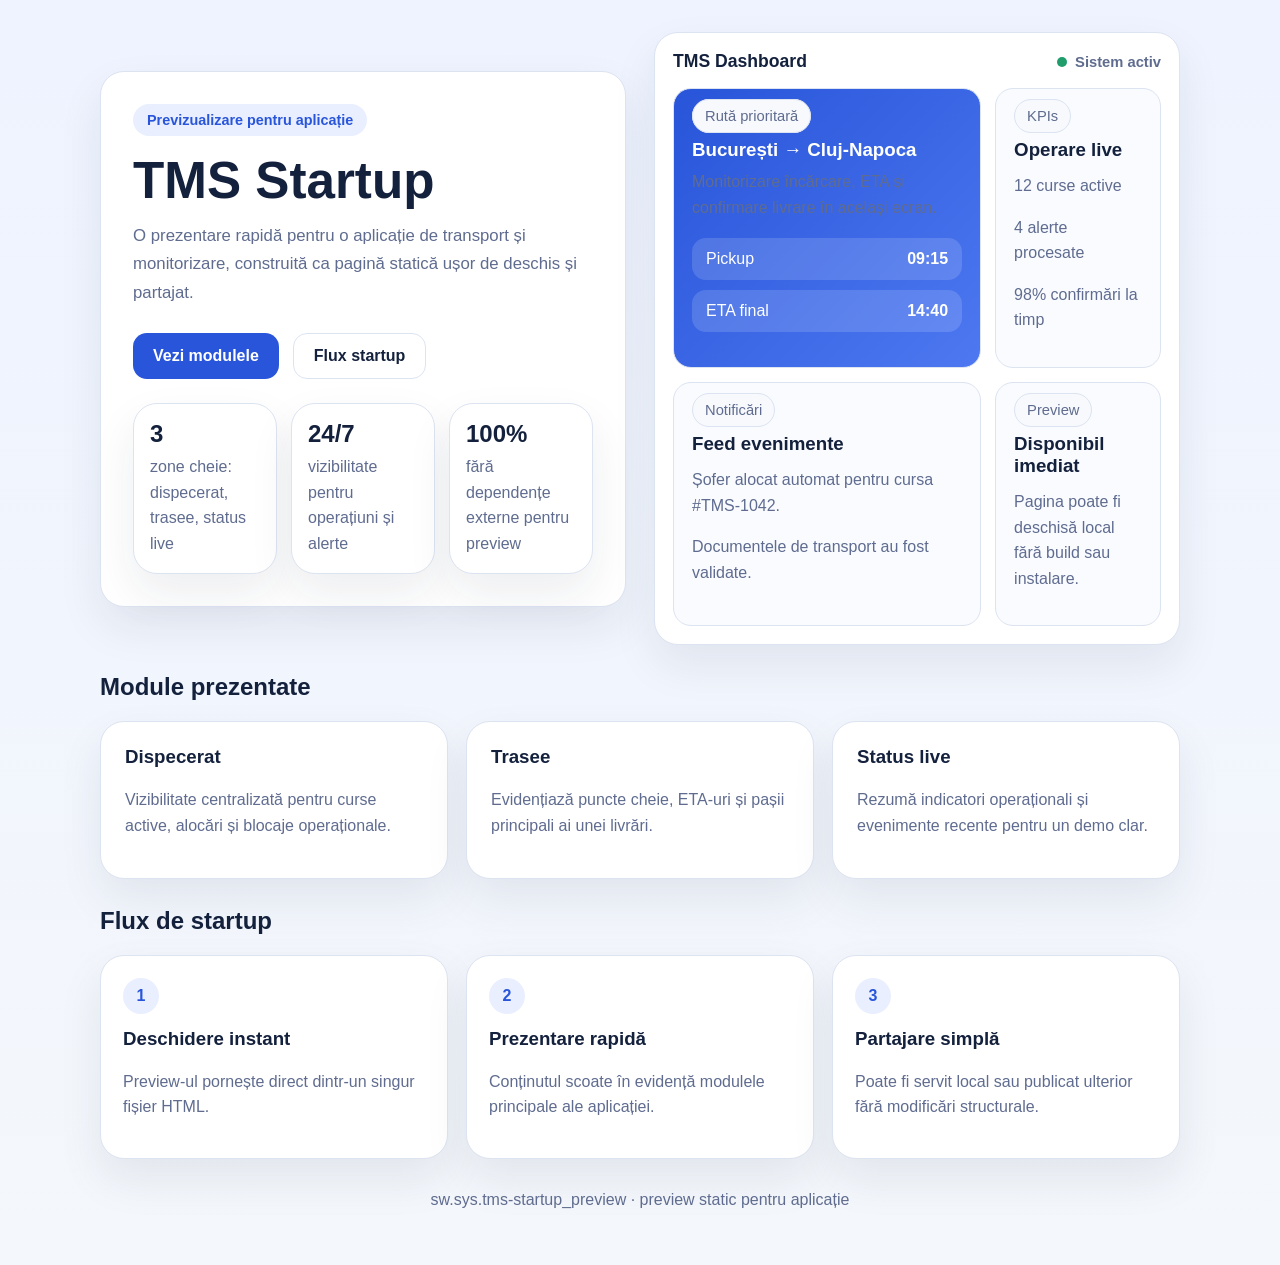
==== index.html @ 88742c6b "Link preview section to heading Co-authored-by: florinhnoname00 <29731908+florinhnoname00@users.nore" ====
<!DOCTYPE html>
<html lang="ro">
  <head>
    <meta charset="UTF-8" />
    <meta name="viewport" content="width=device-width, initial-scale=1.0" />
    <title>TMS Startup Preview</title>
    <style>
      :root {
        color-scheme: light;
        --bg: #f4f7fb;
        --panel: #ffffff;
        --primary: #2855d9;
        --primary-soft: #e9efff;
        --text: #14213d;
        --muted: #5f6c8f;
        --border: #dce3f1;
        --success: #1f9d6b;
        --shadow: 0 20px 45px rgba(20, 33, 61, 0.08);
      }

      * {
        box-sizing: border-box;
      }

      body {
        margin: 0;
        font-family: Arial, Helvetica, sans-serif;
        background: linear-gradient(180deg, #eef3ff 0%, var(--bg) 100%);
        color: var(--text);
      }

      .page {
        max-width: 1120px;
        margin: 0 auto;
        padding: 32px 20px 56px;
      }

      .hero {
        display: grid;
        grid-template-columns: repeat(auto-fit, minmax(280px, 1fr));
        gap: 28px;
        align-items: center;
      }

      .hero-copy,
      .preview-shell,
      .section-card,
      .metric,
      .flow-step {
        background: var(--panel);
        border: 1px solid var(--border);
        border-radius: 24px;
        box-shadow: var(--shadow);
      }

      .hero-copy {
        padding: 32px;
      }

      .eyebrow {
        display: inline-block;
        padding: 8px 14px;
        border-radius: 999px;
        background: var(--primary-soft);
        color: var(--primary);
        font-size: 0.9rem;
        font-weight: 700;
      }

      h1,
      h2,
      h3,
      p {
        margin-top: 0;
      }

      h1 {
        margin: 18px 0 14px;
        font-size: clamp(2rem, 4vw, 3.5rem);
        line-height: 1.05;
      }

      .lead {
        font-size: 1.05rem;
        line-height: 1.7;
        color: var(--muted);
      }

      .actions {
        display: flex;
        flex-wrap: wrap;
        gap: 14px;
        margin: 26px 0 24px;
      }

      .button {
        display: inline-flex;
        align-items: center;
        justify-content: center;
        padding: 13px 20px;
        border-radius: 14px;
        text-decoration: none;
        font-weight: 700;
      }

      .button:focus-visible {
        outline: 3px solid #9fb7ff;
        outline-offset: 3px;
        box-shadow: 0 0 0 6px rgba(40, 85, 217, 0.15);
      }

      .button-primary {
        background: var(--primary);
        color: #fff;
      }

      .button-secondary {
        border: 1px solid var(--border);
        color: var(--text);
        background: #fff;
      }

      .stats {
        display: grid;
        grid-template-columns: repeat(3, minmax(0, 1fr));
        gap: 14px;
      }

      .metric {
        padding: 16px;
      }

      .metric strong {
        display: block;
        font-size: 1.5rem;
        margin-bottom: 6px;
      }

      .preview-shell {
        padding: 18px;
      }

      .preview-topbar {
        display: flex;
        justify-content: space-between;
        align-items: center;
        margin-bottom: 16px;
      }

      .preview-topbar h2 {
        margin: 0;
        font-size: 1.1rem;
      }

      .preview-topbar span,
      .tag {
        color: var(--muted);
        font-size: 0.92rem;
      }

      .tag {
        padding: 8px 12px;
        border-radius: 999px;
        background: #f7f9fd;
        border: 1px solid var(--border);
      }

      .preview-dashboard {
        display: grid;
        gap: 14px;
      }

      .dashboard-row {
        display: grid;
        grid-template-columns: 1.3fr 0.7fr;
        gap: 14px;
      }

      .mini-panel {
        padding: 18px;
        border-radius: 18px;
        background: #f9fbff;
        border: 1px solid var(--border);
      }

      .mini-panel h3 {
        margin: 14px 0 12px;
      }

      .route-card {
        background: linear-gradient(135deg, #2855d9 0%, #4d78f1 100%);
        color: #fff;
      }

      .route-card h3 {
        margin: 14px 0 8px;
      }

      .route-card p {
        color: rgba(255, 255, 255, 0.86);
      }

      .route-points {
        display: grid;
        gap: 10px;
        margin-top: 18px;
      }

      .route-point {
        display: flex;
        justify-content: space-between;
        align-items: center;
        padding: 12px 14px;
        border-radius: 14px;
        background: rgba(255, 255, 255, 0.14);
      }

      .section {
        margin-top: 28px;
      }

      .section-grid {
        display: grid;
        grid-template-columns: repeat(auto-fit, minmax(220px, 1fr));
        gap: 18px;
      }

      .section-card {
        padding: 24px;
      }

      .section-card p,
      .flow-step p,
      .mini-panel p,
      .metric span {
        color: var(--muted);
        line-height: 1.6;
      }

      .flow {
        display: grid;
        grid-template-columns: repeat(auto-fit, minmax(220px, 1fr));
        gap: 18px;
      }

      .flow-step {
        padding: 22px;
      }

      .flow-number {
        display: inline-flex;
        width: 36px;
        height: 36px;
        align-items: center;
        justify-content: center;
        border-radius: 50%;
        margin-bottom: 14px;
        background: var(--primary-soft);
        color: var(--primary);
        font-weight: 700;
      }

      .status {
        display: inline-flex;
        align-items: center;
        gap: 8px;
        font-weight: 700;
        color: var(--success);
      }

      .status::before {
        content: "";
        width: 10px;
        height: 10px;
        border-radius: 50%;
        background: var(--success);
      }

      footer {
        margin-top: 32px;
        color: var(--muted);
        text-align: center;
      }

      @media (max-width: 720px) {
        .dashboard-row,
        .stats {
          grid-template-columns: 1fr;
        }
      }
    </style>
  </head>
  <body>
    <main class="page">
      <section class="hero">
        <div class="hero-copy">
          <span class="eyebrow">Previzualizare pentru aplicație</span>
          <h1>TMS Startup</h1>
          <p class="lead">
            O prezentare rapidă pentru o aplicație de transport și monitorizare,
            construită ca pagină statică ușor de deschis și partajat.
          </p>
          <div class="actions">
            <a class="button button-primary" href="#modules">Vezi modulele</a>
            <a class="button button-secondary" href="#flow">Flux startup</a>
          </div>
          <div class="stats">
            <div class="metric">
              <strong>3</strong>
              <span>zone cheie: dispecerat, trasee, status live</span>
            </div>
            <div class="metric">
              <strong>24/7</strong>
              <span>vizibilitate pentru operațiuni și alerte</span>
            </div>
            <div class="metric">
              <strong>100%</strong>
              <span>fără dependențe externe pentru preview</span>
            </div>
          </div>
        </div>

        <section class="preview-shell" aria-labelledby="preview-dashboard-title">
          <div class="preview-topbar">
            <h2 id="preview-dashboard-title">TMS Dashboard</h2>
            <span class="status">Sistem activ</span>
          </div>
          <div class="preview-dashboard">
            <div class="dashboard-row">
              <div class="mini-panel route-card">
                <span class="tag">Rută prioritară</span>
                <h3>București → Cluj-Napoca</h3>
                <p>
                  Monitorizare încărcare, ETA și confirmare livrare în același ecran.
                </p>
                <div class="route-points">
                  <div class="route-point">
                    <span>Pickup</span>
                    <strong>09:15</strong>
                  </div>
                  <div class="route-point">
                    <span>ETA final</span>
                    <strong>14:40</strong>
                  </div>
                </div>
              </div>
              <div class="mini-panel">
                <span class="tag">KPIs</span>
                <h3>Operare live</h3>
                <p>12 curse active</p>
                <p>4 alerte procesate</p>
                <p>98% confirmări la timp</p>
              </div>
            </div>
            <div class="dashboard-row">
              <div class="mini-panel">
                <span class="tag">Notificări</span>
                <h3>Feed evenimente</h3>
                <p>Șofer alocat automat pentru cursa #TMS-1042.</p>
                <p>Documentele de transport au fost validate.</p>
              </div>
              <div class="mini-panel">
                <span class="tag">Preview</span>
                <h3>Disponibil imediat</h3>
                <p>Pagina poate fi deschisă local fără build sau instalare.</p>
              </div>
            </div>
          </div>
        </section>
      </section>

      <section class="section" id="modules">
        <h2>Module prezentate</h2>
        <div class="section-grid">
          <article class="section-card">
            <h3>Dispecerat</h3>
            <p>
              Vizibilitate centralizată pentru curse active, alocări și blocaje operaționale.
            </p>
          </article>
          <article class="section-card">
            <h3>Trasee</h3>
            <p>
              Evidențiază puncte cheie, ETA-uri și pașii principali ai unei livrări.
            </p>
          </article>
          <article class="section-card">
            <h3>Status live</h3>
            <p>
              Rezumă indicatori operaționali și evenimente recente pentru un demo clar.
            </p>
          </article>
        </div>
      </section>

      <section class="section" id="flow">
        <h2>Flux de startup</h2>
        <div class="flow">
          <article class="flow-step">
            <span class="flow-number">1</span>
            <h3>Deschidere instant</h3>
            <p>Preview-ul pornește direct dintr-un singur fișier HTML.</p>
          </article>
          <article class="flow-step">
            <span class="flow-number">2</span>
            <h3>Prezentare rapidă</h3>
            <p>Conținutul scoate în evidență modulele principale ale aplicației.</p>
          </article>
          <article class="flow-step">
            <span class="flow-number">3</span>
            <h3>Partajare simplă</h3>
            <p>Poate fi servit local sau publicat ulterior fără modificări structurale.</p>
          </article>
        </div>
      </section>

      <footer>sw.sys.tms-startup_preview · preview static pentru aplicație</footer>
    </main>
  </body>
</html>
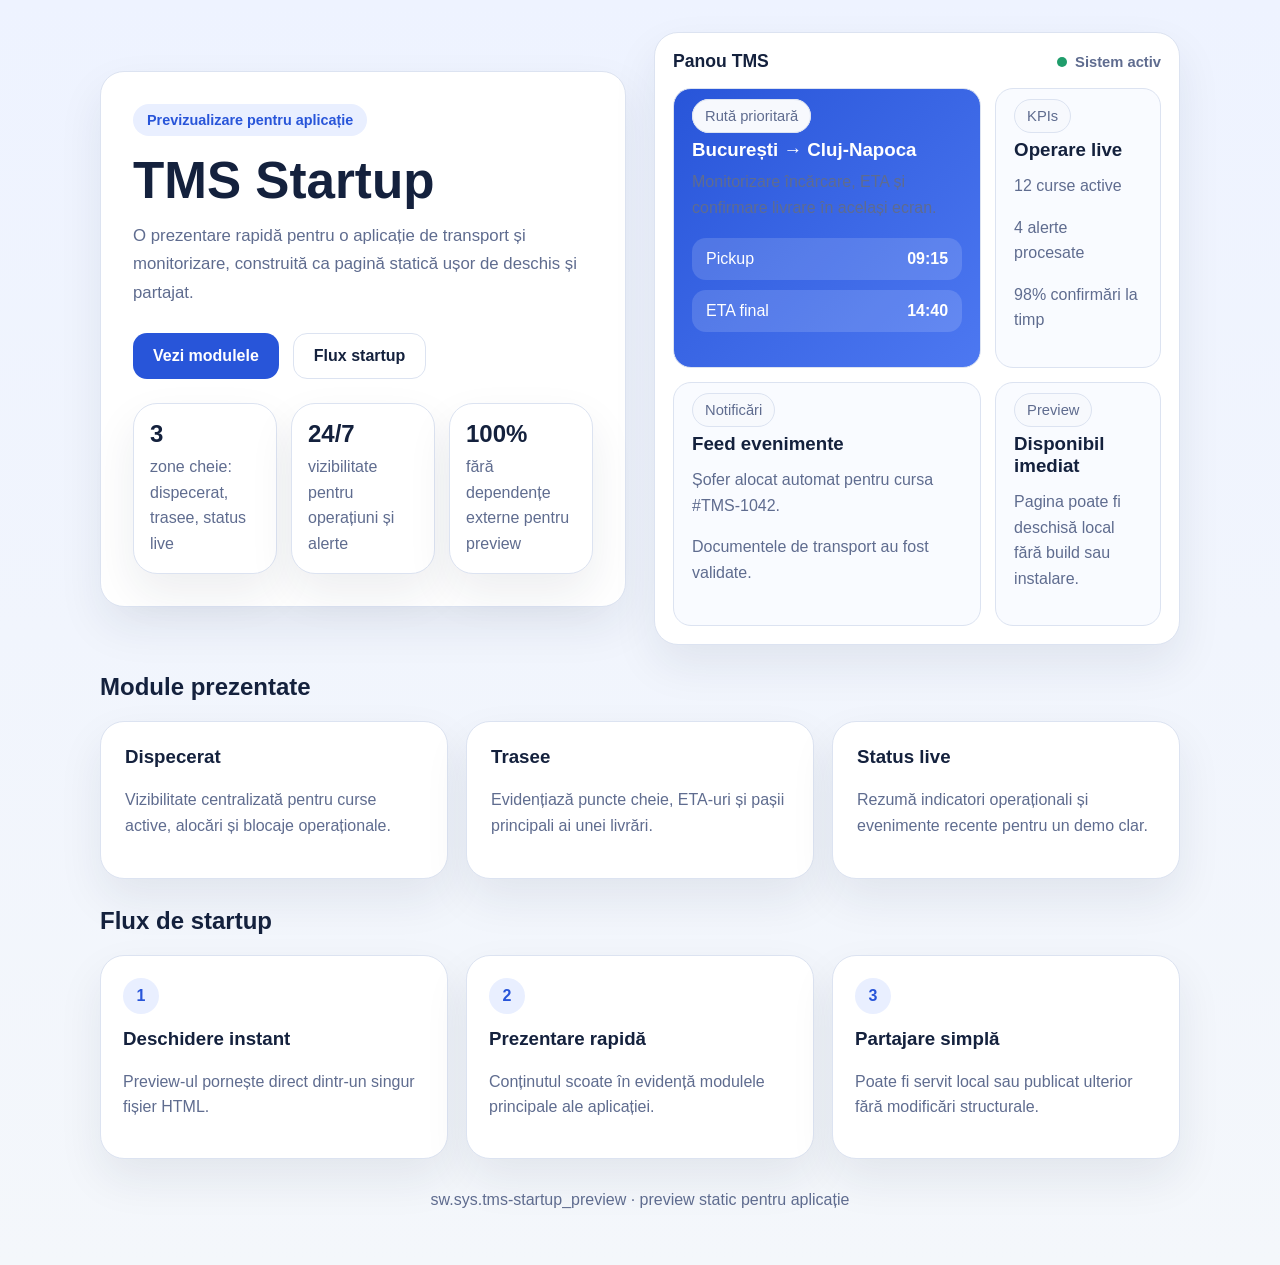
==== commit 3de00842: "Translate preview region heading Co-authored-by: florinhnoname00 <29731908+florinhnoname00@users.nor" ====
--- a/index.html
+++ b/index.html
@@ -320,9 +320,9 @@
           </div>
         </div>
 
-        <section class="preview-shell" aria-labelledby="preview-dashboard-title">
+        <div class="preview-shell" role="region" aria-labelledby="preview-dashboard-title">
           <div class="preview-topbar">
-            <h2 id="preview-dashboard-title">TMS Dashboard</h2>
+            <h2 id="preview-dashboard-title">Panou TMS</h2>
             <span class="status">Sistem activ</span>
           </div>
           <div class="preview-dashboard">
@@ -366,7 +366,7 @@
               </div>
             </div>
           </div>
-        </section>
+        </div>
       </section>
 
       <section class="section" id="modules">
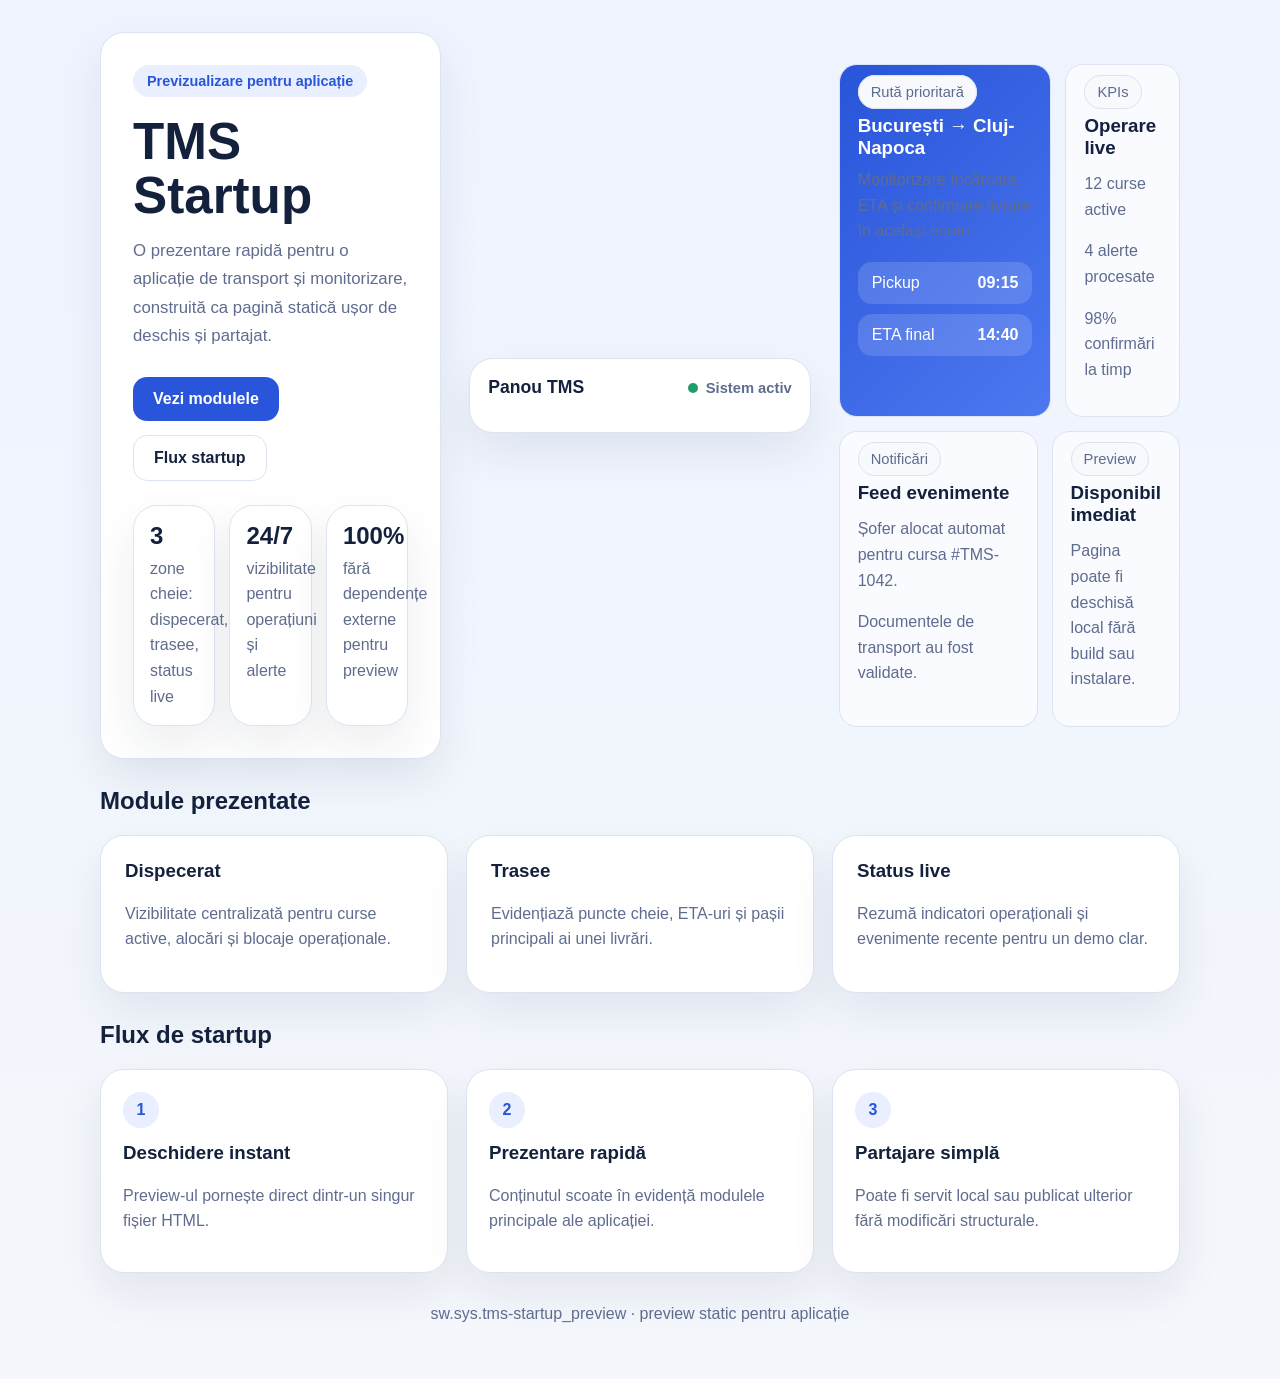
==== commit 207cc23b: "Make preview section semantic Co-authored-by: florinhnoname00 <29731908+florinhnoname00@users.norepl" ====
--- a/index.html
+++ b/index.html
@@ -320,11 +320,11 @@
           </div>
         </div>
 
-        <div class="preview-shell" role="region" aria-labelledby="preview-dashboard-title">
+        <section class="preview-shell" aria-labelledby="preview-dashboard-title">
           <div class="preview-topbar">
             <h2 id="preview-dashboard-title">Panou TMS</h2>
             <span class="status">Sistem activ</span>
-          </div>
+          </section>
           <div class="preview-dashboard">
             <div class="dashboard-row">
               <div class="mini-panel route-card">
@@ -369,7 +369,7 @@
         </div>
       </section>
 
-      <section class="section" id="modules">
+      <section class="section" id="modules" tabindex="-1">
         <h2>Module prezentate</h2>
         <div class="section-grid">
           <article class="section-card">
@@ -393,7 +393,7 @@
         </div>
       </section>
 
-      <section class="section" id="flow">
+      <section class="section" id="flow" tabindex="-1">
         <h2>Flux de startup</h2>
         <div class="flow">
           <article class="flow-step">
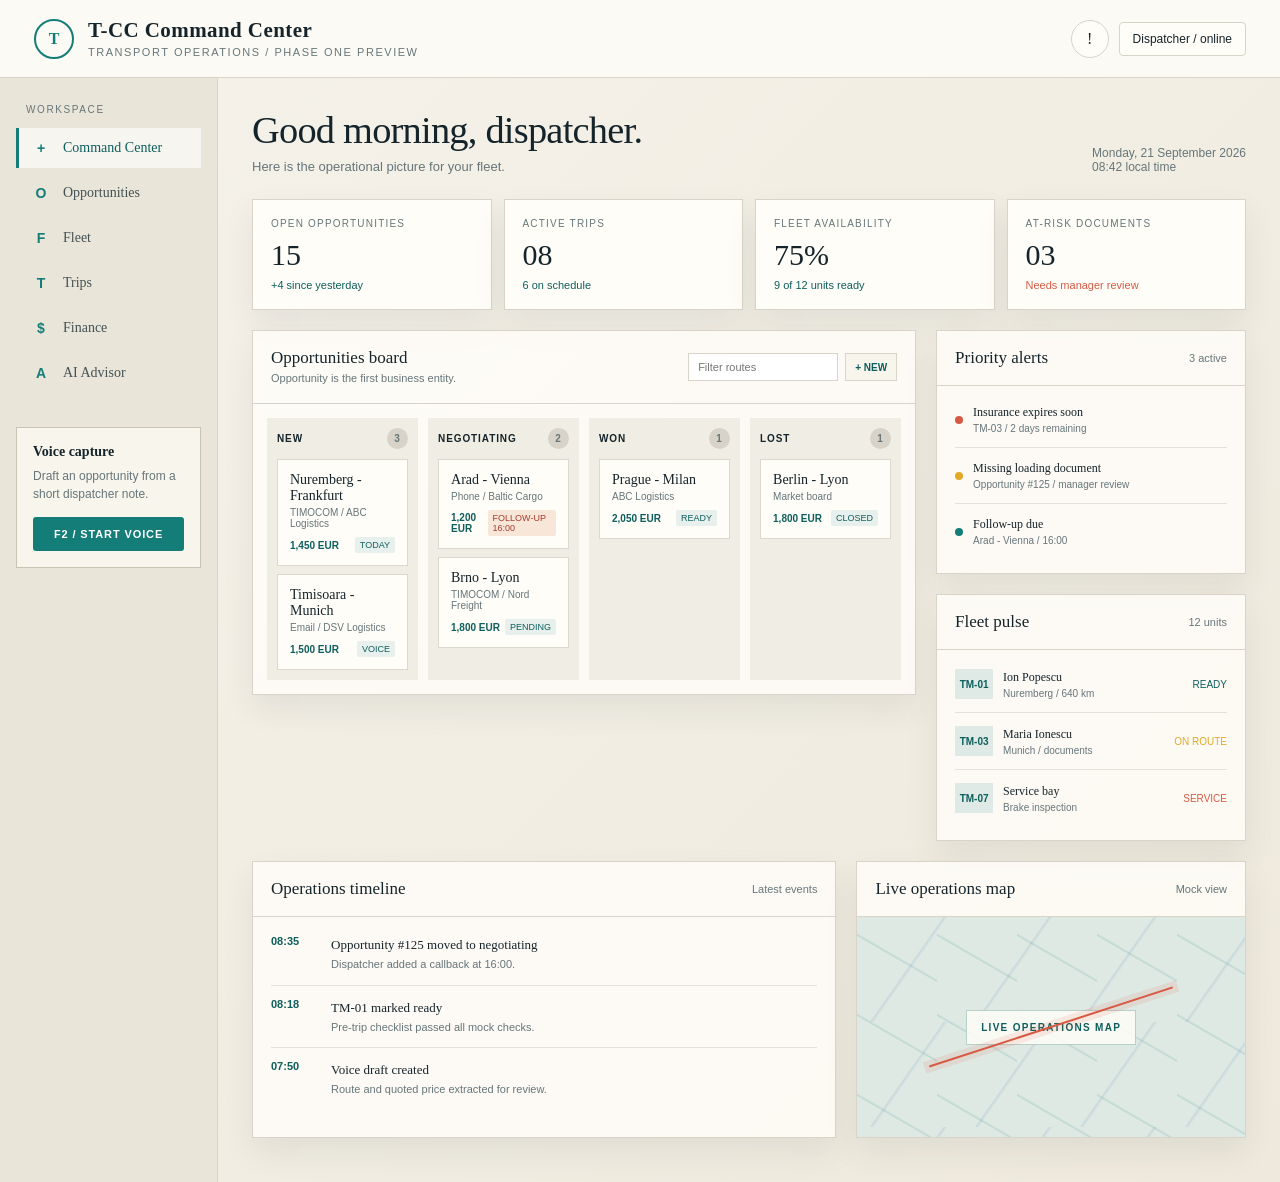
==== commit 145d56a0: "preview 1" ====
--- a/index.html
+++ b/index.html
@@ -1,420 +1,178 @@
-<!DOCTYPE html>
-<html lang="ro">
-  <head>
-    <meta charset="UTF-8" />
-    <meta name="viewport" content="width=device-width, initial-scale=1.0" />
-    <title>TMS Startup Preview</title>
-    <style>
-      :root {
-        color-scheme: light;
-        --bg: #f4f7fb;
-        --panel: #ffffff;
-        --primary: #2855d9;
-        --primary-soft: #e9efff;
-        --text: #14213d;
-        --muted: #5f6c8f;
-        --border: #dce3f1;
-        --success: #1f9d6b;
-        --shadow: 0 20px 45px rgba(20, 33, 61, 0.08);
-      }
+<!doctype html>
+<html lang="en">
+<head>
+  <meta charset="utf-8">
+  <meta name="viewport" content="width=device-width, initial-scale=1">
+  <title>T-CC Command Center</title>
+  <style>
+    :root {
+      --ink: #15242a;
+      --muted: #66767a;
+      --paper: #f5f2ea;
+      --panel: #fffdf8;
+      --line: #d8d4c9;
+      --teal: #147d78;
+      --teal-dark: #0d5e5c;
+      --coral: #d65a43;
+      --yellow: #e2a928;
+      --blue: #477aa6;
+      --shadow: 0 14px 30px rgba(33, 49, 51, .08);
+    }
 
-      * {
-        box-sizing: border-box;
-      }
+    * { box-sizing: border-box; }
+    body { margin: 0; color: var(--ink); background: var(--paper); font-family: Georgia, 'Times New Roman', serif; }
+    button, input { font: inherit; }
+    button { cursor: pointer; }
+    .app { min-height: 100vh; background: linear-gradient(135deg, #f5f2ea 0%, #eee9dc 100%); }
+    .topbar { min-height: 78px; display: flex; align-items: center; justify-content: space-between; gap: 24px; padding: 18px 34px; border-bottom: 1px solid var(--line); background: #fcfaf4; }
+    .brand { display: flex; align-items: center; gap: 14px; }
+    .brand-mark { width: 40px; height: 40px; display: grid; place-items: center; border: 2px solid var(--teal); color: var(--teal); font-weight: 700; border-radius: 50%; }
+    .brand h1 { margin: 0; font-size: 21px; letter-spacing: .02em; }
+    .brand p { margin: 3px 0 0; color: var(--muted); font: 11px/1.2 Arial, sans-serif; text-transform: uppercase; letter-spacing: .14em; }
+    .top-actions { display: flex; align-items: center; gap: 10px; }
+    .icon-btn, .profile { border: 1px solid var(--line); background: var(--panel); color: var(--ink); }
+    .icon-btn { width: 38px; height: 38px; border-radius: 50%; }
+    .profile { padding: 9px 13px; border-radius: 4px; font: 12px Arial, sans-serif; }
 
-      body {
-        margin: 0;
-        font-family: Arial, Helvetica, sans-serif;
-        background: linear-gradient(180deg, #eef3ff 0%, var(--bg) 100%);
-        color: var(--text);
-      }
+    .layout { display: grid; grid-template-columns: 218px minmax(0, 1fr); min-height: calc(100vh - 78px); }
+    .sidebar { padding: 26px 16px; border-right: 1px solid var(--line); background: #e9e5d9; }
+    .eyebrow { margin: 0 10px 13px; color: var(--muted); font: 10px Arial, sans-serif; letter-spacing: .16em; text-transform: uppercase; }
+    .nav { display: grid; gap: 5px; }
+    .nav button { display: flex; align-items: center; gap: 12px; width: 100%; padding: 12px 12px; border: 0; border-left: 3px solid transparent; background: transparent; color: #435256; text-align: left; font: 14px Georgia, serif; }
+    .nav button:hover, .nav button.active { border-left-color: var(--teal); background: rgba(255,255,255,.62); color: var(--teal-dark); }
+    .nav-symbol { width: 20px; color: var(--teal); text-align: center; font-family: Arial, sans-serif; }
+    .voice-card { margin-top: 34px; padding: 16px; border: 1px solid #c9c3b4; background: #f8f5ec; }
+    .voice-card strong { display: block; margin-bottom: 8px; font-size: 14px; }
+    .voice-card p { margin: 0 0 14px; color: var(--muted); font: 12px/1.45 Arial, sans-serif; }
+    .voice-btn { width: 100%; padding: 11px 10px; border: 0; border-radius: 3px; background: var(--teal); color: white; font: 700 11px Arial, sans-serif; letter-spacing: .08em; text-transform: uppercase; }
+    .voice-btn.recording { background: var(--coral); }
 
-      .page {
-        max-width: 1120px;
-        margin: 0 auto;
-        padding: 32px 20px 56px;
-      }
+    main { max-width: 1540px; width: 100%; padding: 30px 34px 44px; }
+    .page-heading { display: flex; align-items: end; justify-content: space-between; gap: 20px; margin-bottom: 25px; }
+    .page-heading h2 { margin: 0; font-size: clamp(26px, 3vw, 42px); font-weight: 400; letter-spacing: -.02em; }
+    .page-heading p { margin: 7px 0 0; color: var(--muted); font: 13px Arial, sans-serif; }
+    .date { color: var(--muted); font: 12px Arial, sans-serif; white-space: nowrap; }
 
-      .hero {
-        display: grid;
-        grid-template-columns: repeat(auto-fit, minmax(280px, 1fr));
-        gap: 28px;
-        align-items: center;
-      }
+    .kpis { display: grid; grid-template-columns: repeat(4, minmax(0, 1fr)); gap: 12px; margin-bottom: 20px; }
+    .kpi { padding: 18px; border: 1px solid var(--line); background: var(--panel); box-shadow: var(--shadow); }
+    .kpi-label { color: var(--muted); font: 10px Arial, sans-serif; letter-spacing: .12em; text-transform: uppercase; }
+    .kpi-value { margin-top: 9px; font-size: 30px; }
+    .kpi-delta { margin-top: 7px; color: var(--teal-dark); font: 11px Arial, sans-serif; }
+    .kpi.warn .kpi-delta { color: var(--coral); }
 
-      .hero-copy,
-      .preview-shell,
-      .section-card,
-      .metric,
-      .flow-step {
-        background: var(--panel);
-        border: 1px solid var(--border);
-        border-radius: 24px;
-        box-shadow: var(--shadow);
-      }
+    .dashboard-grid { display: grid; grid-template-columns: minmax(0, 1.5fr) minmax(270px, .7fr); gap: 20px; align-items: start; }
+    .panel { border: 1px solid var(--line); background: rgba(255,253,248,.86); box-shadow: var(--shadow); }
+    .panel-header { display: flex; align-items: center; justify-content: space-between; gap: 15px; padding: 17px 18px; border-bottom: 1px solid var(--line); }
+    .panel-header h3 { margin: 0; font-size: 17px; font-weight: 400; }
+    .panel-header span { color: var(--muted); font: 11px Arial, sans-serif; }
+    .board-tools { display: flex; gap: 7px; }
+    .board-tools input { width: 150px; padding: 7px 9px; border: 1px solid var(--line); background: white; font: 11px Arial, sans-serif; }
+    .board-tools button { padding: 7px 9px; border: 1px solid var(--line); background: #f8f5ec; color: var(--teal-dark); font: 700 10px Arial, sans-serif; text-transform: uppercase; }
+    .board { display: grid; grid-template-columns: repeat(4, minmax(0, 1fr)); gap: 10px; padding: 14px; }
+    .column { min-width: 0; padding: 10px; background: #f0ede4; }
+    .column-title { display: flex; align-items: center; justify-content: space-between; margin-bottom: 10px; font: 700 10px Arial, sans-serif; letter-spacing: .09em; text-transform: uppercase; }
+    .count { display: grid; place-items: center; min-width: 21px; height: 21px; border-radius: 50%; background: #d7d3c8; color: var(--muted); font-size: 10px; }
+    .opportunity { padding: 12px; margin-bottom: 8px; border: 1px solid #ddd8cd; background: #fffdf8; transition: transform .16s ease, box-shadow .16s ease; }
+    .opportunity:hover { transform: translateY(-2px); box-shadow: 0 8px 14px rgba(33,49,51,.09); }
+    .opportunity:last-child { margin-bottom: 0; }
+    .route { margin-bottom: 8px; font-size: 14px; }
+    .route small { display: block; margin-top: 3px; color: var(--muted); font: 10px Arial, sans-serif; }
+    .opportunity-meta { display: flex; justify-content: space-between; align-items: center; color: var(--muted); font: 10px Arial, sans-serif; }
+    .price { color: var(--teal-dark); font-weight: 700; }
+    .tag { padding: 3px 5px; border-radius: 2px; background: #e8f0ed; color: var(--teal-dark); font-size: 9px; text-transform: uppercase; }
+    .tag.hot { background: #f8e6d9; color: #a33d2d; }
 
-      .hero-copy {
-        padding: 32px;
-      }
+    .side-stack { display: grid; gap: 20px; }
+    .alert-list, .fleet-list, .timeline { padding: 6px 18px 14px; }
+    .alert, .fleet-row { display: flex; align-items: center; gap: 10px; padding: 13px 0; border-bottom: 1px solid #e5e1d8; }
+    .alert:last-child, .fleet-row:last-child { border-bottom: 0; }
+    .status-dot { width: 8px; height: 8px; flex: 0 0 auto; border-radius: 50%; background: var(--teal); }
+    .status-dot.warn { background: var(--yellow); }
+    .status-dot.danger { background: var(--coral); }
+    .alert strong, .fleet-row strong { display: block; font-size: 12px; font-weight: 400; }
+    .alert small, .fleet-row small { display: block; margin-top: 3px; color: var(--muted); font: 10px Arial, sans-serif; }
+    .fleet-code { width: 38px; height: 30px; display: grid; place-items: center; background: #dfeae6; color: var(--teal-dark); font: 700 10px Arial, sans-serif; }
+    .fleet-status { margin-left: auto; color: var(--teal-dark); font: 10px Arial, sans-serif; text-transform: uppercase; }
+    .fleet-status.busy { color: var(--yellow); }
+    .fleet-status.service { color: var(--coral); }
 
-      .eyebrow {
-        display: inline-block;
-        padding: 8px 14px;
-        border-radius: 999px;
-        background: var(--primary-soft);
-        color: var(--primary);
-        font-size: 0.9rem;
-        font-weight: 700;
-      }
+    .bottom-grid { display: grid; grid-template-columns: minmax(0, 1.2fr) minmax(0, .8fr); gap: 20px; margin-top: 20px; }
+    .timeline-item { display: grid; grid-template-columns: 48px 1fr; gap: 12px; padding: 12px 0; border-bottom: 1px solid #e5e1d8; }
+    .timeline-item:last-child { border-bottom: 0; }
+    .timeline-time { color: var(--teal-dark); font: 700 11px Arial, sans-serif; }
+    .timeline-item strong { font-size: 13px; font-weight: 400; }
+    .timeline-item p { margin: 4px 0 0; color: var(--muted); font: 11px/1.4 Arial, sans-serif; }
+    .map-placeholder { min-height: 220px; display: grid; place-items: center; position: relative; overflow: hidden; background-color: #dfe9e4; background-image: linear-gradient(30deg, transparent 48%, rgba(20,125,120,.16) 49%, transparent 51%), linear-gradient(125deg, transparent 48%, rgba(71,122,166,.15) 49%, transparent 51%); background-size: 80px 80px, 105px 105px; }
+    .map-placeholder::after { content: 'LIVE OPERATIONS MAP'; padding: 11px 14px; border: 1px solid rgba(13,94,92,.28); background: rgba(255,253,248,.85); color: var(--teal-dark); font: 700 10px Arial, sans-serif; letter-spacing: .13em; }
+    .map-route { position: absolute; width: 66%; height: 2px; background: var(--coral); transform: rotate(-18deg); box-shadow: 0 0 0 5px rgba(214,90,67,.12); }
 
-      h1,
-      h2,
-      h3,
-      p {
-        margin-top: 0;
-      }
-
-      h1 {
-        margin: 18px 0 14px;
-        font-size: clamp(2rem, 4vw, 3.5rem);
-        line-height: 1.05;
-      }
-
-      .lead {
-        font-size: 1.05rem;
-        line-height: 1.7;
-        color: var(--muted);
-      }
-
-      .actions {
-        display: flex;
-        flex-wrap: wrap;
-        gap: 14px;
-        margin: 26px 0 24px;
-      }
-
-      .button {
-        display: inline-flex;
-        align-items: center;
-        justify-content: center;
-        padding: 13px 20px;
-        border-radius: 14px;
-        text-decoration: none;
-        font-weight: 700;
-      }
-
-      .button:focus-visible {
-        outline: 3px solid #9fb7ff;
-        outline-offset: 3px;
-        box-shadow: 0 0 0 6px rgba(40, 85, 217, 0.15);
-      }
-
-      .button-primary {
-        background: var(--primary);
-        color: #fff;
-      }
-
-      .button-secondary {
-        border: 1px solid var(--border);
-        color: var(--text);
-        background: #fff;
-      }
-
-      .stats {
-        display: grid;
-        grid-template-columns: repeat(3, minmax(0, 1fr));
-        gap: 14px;
-      }
-
-      .metric {
-        padding: 16px;
-      }
-
-      .metric strong {
-        display: block;
-        font-size: 1.5rem;
-        margin-bottom: 6px;
-      }
-
-      .preview-shell {
-        padding: 18px;
-      }
-
-      .preview-topbar {
-        display: flex;
-        justify-content: space-between;
-        align-items: center;
-        margin-bottom: 16px;
-      }
-
-      .preview-topbar h2 {
-        margin: 0;
-        font-size: 1.1rem;
-      }
-
-      .preview-topbar span,
-      .tag {
-        color: var(--muted);
-        font-size: 0.92rem;
-      }
-
-      .tag {
-        padding: 8px 12px;
-        border-radius: 999px;
-        background: #f7f9fd;
-        border: 1px solid var(--border);
-      }
-
-      .preview-dashboard {
-        display: grid;
-        gap: 14px;
-      }
-
-      .dashboard-row {
-        display: grid;
-        grid-template-columns: 1.3fr 0.7fr;
-        gap: 14px;
-      }
-
-      .mini-panel {
-        padding: 18px;
-        border-radius: 18px;
-        background: #f9fbff;
-        border: 1px solid var(--border);
-      }
-
-      .mini-panel h3 {
-        margin: 14px 0 12px;
-      }
-
-      .route-card {
-        background: linear-gradient(135deg, #2855d9 0%, #4d78f1 100%);
-        color: #fff;
-      }
-
-      .route-card h3 {
-        margin: 14px 0 8px;
-      }
-
-      .route-card p {
-        color: rgba(255, 255, 255, 0.86);
-      }
-
-      .route-points {
-        display: grid;
-        gap: 10px;
-        margin-top: 18px;
-      }
-
-      .route-point {
-        display: flex;
-        justify-content: space-between;
-        align-items: center;
-        padding: 12px 14px;
-        border-radius: 14px;
-        background: rgba(255, 255, 255, 0.14);
-      }
-
-      .section {
-        margin-top: 28px;
-      }
-
-      .section-grid {
-        display: grid;
-        grid-template-columns: repeat(auto-fit, minmax(220px, 1fr));
-        gap: 18px;
-      }
-
-      .section-card {
-        padding: 24px;
-      }
-
-      .section-card p,
-      .flow-step p,
-      .mini-panel p,
-      .metric span {
-        color: var(--muted);
-        line-height: 1.6;
-      }
-
-      .flow {
-        display: grid;
-        grid-template-columns: repeat(auto-fit, minmax(220px, 1fr));
-        gap: 18px;
-      }
-
-      .flow-step {
-        padding: 22px;
-      }
-
-      .flow-number {
-        display: inline-flex;
-        width: 36px;
-        height: 36px;
-        align-items: center;
-        justify-content: center;
-        border-radius: 50%;
-        margin-bottom: 14px;
-        background: var(--primary-soft);
-        color: var(--primary);
-        font-weight: 700;
-      }
-
-      .status {
-        display: inline-flex;
-        align-items: center;
-        gap: 8px;
-        font-weight: 700;
-        color: var(--success);
-      }
-
-      .status::before {
-        content: "";
-        width: 10px;
-        height: 10px;
-        border-radius: 50%;
-        background: var(--success);
-      }
-
-      footer {
-        margin-top: 32px;
-        color: var(--muted);
-        text-align: center;
-      }
-
-      @media (max-width: 720px) {
-        .dashboard-row,
-        .stats {
-          grid-template-columns: 1fr;
-        }
-      }
-    </style>
-  </head>
-  <body>
-    <main class="page">
-      <section class="hero">
-        <div class="hero-copy">
-          <span class="eyebrow">Previzualizare pentru aplicație</span>
-          <h1>TMS Startup</h1>
-          <p class="lead">
-            O prezentare rapidă pentru o aplicație de transport și monitorizare,
-            construită ca pagină statică ușor de deschis și partajat.
-          </p>
-          <div class="actions">
-            <a class="button button-primary" href="#modules">Vezi modulele</a>
-            <a class="button button-secondary" href="#flow">Flux startup</a>
-          </div>
-          <div class="stats">
-            <div class="metric">
-              <strong>3</strong>
-              <span>zone cheie: dispecerat, trasee, status live</span>
+    .toast { position: fixed; right: 22px; bottom: 22px; max-width: 290px; padding: 13px 15px; border: 1px solid var(--teal); background: var(--ink); color: white; font: 12px Arial, sans-serif; opacity: 0; transform: translateY(15px); pointer-events: none; transition: .2s ease; }
+    .toast.show { opacity: 1; transform: translateY(0); }
+    @media (max-width: 1100px) { .layout { grid-template-columns: 74px minmax(0, 1fr); } .sidebar { padding: 22px 10px; } .eyebrow, .nav button span:not(.nav-symbol), .voice-card { display: none; } .nav button { justify-content: center; padding: 12px 0; } }
+    @media (max-width: 820px) { .topbar { padding: 15px 18px; } .profile { display: none; } main { padding: 24px 18px 34px; } .kpis { grid-template-columns: repeat(2, minmax(0, 1fr)); } .dashboard-grid, .bottom-grid { grid-template-columns: 1fr; } .board { grid-template-columns: repeat(2, minmax(0, 1fr)); } }
+    @media (max-width: 520px) { .topbar { gap: 10px; } .brand h1 { font-size: 17px; } .date { display: none; } .kpis { gap: 8px; } .kpi { padding: 13px; } .kpi-value { font-size: 24px; } .page-heading { align-items: start; flex-direction: column; } .board { grid-template-columns: 1fr; } .board-tools input { width: 105px; } }
+  </style>
+</head>
+<body>
+  <div class="app">
+    <header class="topbar">
+      <div class="brand">
+        <div class="brand-mark">T</div>
+        <div><h1>T-CC Command Center</h1><p>Transport operations / phase one preview</p></div>
+      </div>
+      <div class="top-actions"><button class="icon-btn" aria-label="Notifications" title="Notifications">!</button><button class="profile">Dispatcher / online</button></div>
+    </header>
+    <div class="layout">
+      <aside class="sidebar">
+        <p class="eyebrow">Workspace</p>
+        <nav class="nav" aria-label="Main navigation">
+          <button class="active"><b class="nav-symbol">+</b><span>Command Center</span></button>
+          <button onclick="location.href='resources/opportunities.html'"><b class="nav-symbol">O</b><span>Opportunities</span></button>
+          <button onclick="location.href='resources/fleet.html'"><b class="nav-symbol">F</b><span>Fleet</span></button>
+          <button onclick="location.href='resources/trips.html'"><b class="nav-symbol">T</b><span>Trips</span></button>
+          <button onclick="location.href='resources/finance.html'"><b class="nav-symbol">$</b><span>Finance</span></button>
+          <button onclick="location.href='resources/advisor.html'"><b class="nav-symbol">A</b><span>AI Advisor</span></button>
+        </nav>
+        <div class="voice-card"><strong>Voice capture</strong><p>Draft an opportunity from a short dispatcher note.</p><button class="voice-btn" id="voiceButton">F2 / Start voice</button></div>
+      </aside>
+      <main>
+        <div class="page-heading"><div><h2>Good morning, dispatcher.</h2><p>Here is the operational picture for your fleet.</p></div><div class="date">Monday, 21 September 2026<br>08:42 local time</div></div>
+        <section class="kpis" aria-label="Key performance indicators">
+          <article class="kpi"><div class="kpi-label">Open opportunities</div><div class="kpi-value">15</div><div class="kpi-delta">+4 since yesterday</div></article>
+          <article class="kpi"><div class="kpi-label">Active trips</div><div class="kpi-value">08</div><div class="kpi-delta">6 on schedule</div></article>
+          <article class="kpi"><div class="kpi-label">Fleet availability</div><div class="kpi-value">75%</div><div class="kpi-delta">9 of 12 units ready</div></article>
+          <article class="kpi warn"><div class="kpi-label">At-risk documents</div><div class="kpi-value">03</div><div class="kpi-delta">Needs manager review</div></article>
+        </section>
+        <div class="dashboard-grid">
+          <section class="panel">
+            <div class="panel-header"><div><h3>Opportunities board</h3><span>Opportunity is the first business entity.</span></div><div class="board-tools"><input id="search" type="search" placeholder="Filter routes"><button id="newOpportunity">+ New</button></div></div>
+            <div class="board" id="board">
+              <div class="column" data-column="new"><div class="column-title">New <span class="count">3</span></div><article class="opportunity" data-route="Nuremberg - Frankfurt"><div class="route">Nuremberg - Frankfurt<small>TIMOCOM / ABC Logistics</small></div><div class="opportunity-meta"><span class="price">1,450 EUR</span><span class="tag">today</span></div></article><article class="opportunity" data-route="Timisoara - Munich"><div class="route">Timisoara - Munich<small>Email / DSV Logistics</small></div><div class="opportunity-meta"><span class="price">1,500 EUR</span><span class="tag">voice</span></div></article></div>
+              <div class="column" data-column="negotiating"><div class="column-title">Negotiating <span class="count">2</span></div><article class="opportunity" data-route="Arad - Vienna"><div class="route">Arad - Vienna<small>Phone / Baltic Cargo</small></div><div class="opportunity-meta"><span class="price">1,200 EUR</span><span class="tag hot">follow-up 16:00</span></div></article><article class="opportunity" data-route="Brno - Lyon"><div class="route">Brno - Lyon<small>TIMOCOM / Nord Freight</small></div><div class="opportunity-meta"><span class="price">1,800 EUR</span><span class="tag">pending</span></div></article></div>
+              <div class="column" data-column="won"><div class="column-title">Won <span class="count">1</span></div><article class="opportunity" data-route="Prague - Milan"><div class="route">Prague - Milan<small>ABC Logistics</small></div><div class="opportunity-meta"><span class="price">2,050 EUR</span><span class="tag">ready</span></div></article></div>
+              <div class="column" data-column="lost"><div class="column-title">Lost <span class="count">1</span></div><article class="opportunity" data-route="Berlin - Lyon"><div class="route">Berlin - Lyon<small>Market board</small></div><div class="opportunity-meta"><span class="price">1,800 EUR</span><span class="tag">closed</span></div></article></div>
             </div>
-            <div class="metric">
-              <strong>24/7</strong>
-              <span>vizibilitate pentru operațiuni și alerte</span>
-            </div>
-            <div class="metric">
-              <strong>100%</strong>
-              <span>fără dependențe externe pentru preview</span>
-            </div>
+          </section>
+          <div class="side-stack">
+            <section class="panel"><div class="panel-header"><h3>Priority alerts</h3><span>3 active</span></div><div class="alert-list"><div class="alert"><i class="status-dot danger"></i><div><strong>Insurance expires soon</strong><small>TM-03 / 2 days remaining</small></div></div><div class="alert"><i class="status-dot warn"></i><div><strong>Missing loading document</strong><small>Opportunity #125 / manager review</small></div></div><div class="alert"><i class="status-dot"></i><div><strong>Follow-up due</strong><small>Arad - Vienna / 16:00</small></div></div></div></section>
+            <section class="panel"><div class="panel-header"><h3>Fleet pulse</h3><span>12 units</span></div><div class="fleet-list"><div class="fleet-row"><span class="fleet-code">TM-01</span><div><strong>Ion Popescu</strong><small>Nuremberg / 640 km</small></div><span class="fleet-status">ready</span></div><div class="fleet-row"><span class="fleet-code">TM-03</span><div><strong>Maria Ionescu</strong><small>Munich / documents</small></div><span class="fleet-status busy">on route</span></div><div class="fleet-row"><span class="fleet-code">TM-07</span><div><strong>Service bay</strong><small>Brake inspection</small></div><span class="fleet-status service">service</span></div></div></section>
           </div>
         </div>
-
-        <section class="preview-shell" aria-labelledby="preview-dashboard-title">
-          <div class="preview-topbar">
-            <h2 id="preview-dashboard-title">Panou TMS</h2>
-            <span class="status">Sistem activ</span>
-          </section>
-          <div class="preview-dashboard">
-            <div class="dashboard-row">
-              <div class="mini-panel route-card">
-                <span class="tag">Rută prioritară</span>
-                <h3>București → Cluj-Napoca</h3>
-                <p>
-                  Monitorizare încărcare, ETA și confirmare livrare în același ecran.
-                </p>
-                <div class="route-points">
-                  <div class="route-point">
-                    <span>Pickup</span>
-                    <strong>09:15</strong>
-                  </div>
-                  <div class="route-point">
-                    <span>ETA final</span>
-                    <strong>14:40</strong>
-                  </div>
-                </div>
-              </div>
-              <div class="mini-panel">
-                <span class="tag">KPIs</span>
-                <h3>Operare live</h3>
-                <p>12 curse active</p>
-                <p>4 alerte procesate</p>
-                <p>98% confirmări la timp</p>
-              </div>
-            </div>
-            <div class="dashboard-row">
-              <div class="mini-panel">
-                <span class="tag">Notificări</span>
-                <h3>Feed evenimente</h3>
-                <p>Șofer alocat automat pentru cursa #TMS-1042.</p>
-                <p>Documentele de transport au fost validate.</p>
-              </div>
-              <div class="mini-panel">
-                <span class="tag">Preview</span>
-                <h3>Disponibil imediat</h3>
-                <p>Pagina poate fi deschisă local fără build sau instalare.</p>
-              </div>
-            </div>
-          </div>
-        </div>
-      </section>
-
-      <section class="section" id="modules" tabindex="-1">
-        <h2>Module prezentate</h2>
-        <div class="section-grid">
-          <article class="section-card">
-            <h3>Dispecerat</h3>
-            <p>
-              Vizibilitate centralizată pentru curse active, alocări și blocaje operaționale.
-            </p>
-          </article>
-          <article class="section-card">
-            <h3>Trasee</h3>
-            <p>
-              Evidențiază puncte cheie, ETA-uri și pașii principali ai unei livrări.
-            </p>
-          </article>
-          <article class="section-card">
-            <h3>Status live</h3>
-            <p>
-              Rezumă indicatori operaționali și evenimente recente pentru un demo clar.
-            </p>
-          </article>
-        </div>
-      </section>
-
-      <section class="section" id="flow" tabindex="-1">
-        <h2>Flux de startup</h2>
-        <div class="flow">
-          <article class="flow-step">
-            <span class="flow-number">1</span>
-            <h3>Deschidere instant</h3>
-            <p>Preview-ul pornește direct dintr-un singur fișier HTML.</p>
-          </article>
-          <article class="flow-step">
-            <span class="flow-number">2</span>
-            <h3>Prezentare rapidă</h3>
-            <p>Conținutul scoate în evidență modulele principale ale aplicației.</p>
-          </article>
-          <article class="flow-step">
-            <span class="flow-number">3</span>
-            <h3>Partajare simplă</h3>
-            <p>Poate fi servit local sau publicat ulterior fără modificări structurale.</p>
-          </article>
-        </div>
-      </section>
-
-      <footer>sw.sys.tms-startup_preview · preview static pentru aplicație</footer>
-    </main>
-  </body>
+        <div class="bottom-grid"><section class="panel"><div class="panel-header"><h3>Operations timeline</h3><span>Latest events</span></div><div class="timeline"><div class="timeline-item"><div class="timeline-time">08:35</div><div><strong>Opportunity #125 moved to negotiating</strong><p>Dispatcher added a callback at 16:00.</p></div></div><div class="timeline-item"><div class="timeline-time">08:18</div><div><strong>TM-01 marked ready</strong><p>Pre-trip checklist passed all mock checks.</p></div></div><div class="timeline-item"><div class="timeline-time">07:50</div><div><strong>Voice draft created</strong><p>Route and quoted price extracted for review.</p></div></div></div></section><section class="panel"><div class="panel-header"><h3>Live operations map</h3><span>Mock view</span></div><div class="map-placeholder"><div class="map-route"></div></div></section></div>
+      </main>
+    </div>
+  </div>
+  <div class="toast" id="toast" role="status"></div>
+  <script>
+    const toast = document.getElementById('toast');
+    let toastTimer;
+    function notify(message) { toast.textContent = message; toast.classList.add('show'); clearTimeout(toastTimer); toastTimer = setTimeout(() => toast.classList.remove('show'), 2600); }
+    document.querySelectorAll('.nav button').forEach(button => button.addEventListener('click', () => { document.querySelectorAll('.nav button').forEach(item => item.classList.remove('active')); button.classList.add('active'); notify(`${button.textContent.trim()} view selected`); }));
+    document.getElementById('search').addEventListener('input', event => { const query = event.target.value.toLowerCase(); document.querySelectorAll('.opportunity').forEach(card => { card.hidden = query && !card.dataset.route.toLowerCase().includes(query); }); });
+    document.getElementById('newOpportunity').addEventListener('click', () => notify('Mock: new opportunity form is ready for the contract layer.'));
+    const voiceButton = document.getElementById('voiceButton');
+    voiceButton.addEventListener('click', () => { voiceButton.classList.toggle('recording'); const recording = voiceButton.classList.contains('recording'); voiceButton.textContent = recording ? 'Stop / draft voice' : 'F2 / Start voice'; notify(recording ? 'Mock voice capture started.' : 'Mock opportunity draft created.'); });
+    document.addEventListener('keydown', event => { if (event.key === 'F2') { event.preventDefault(); voiceButton.click(); } });
+  </script>
+</body>
 </html>
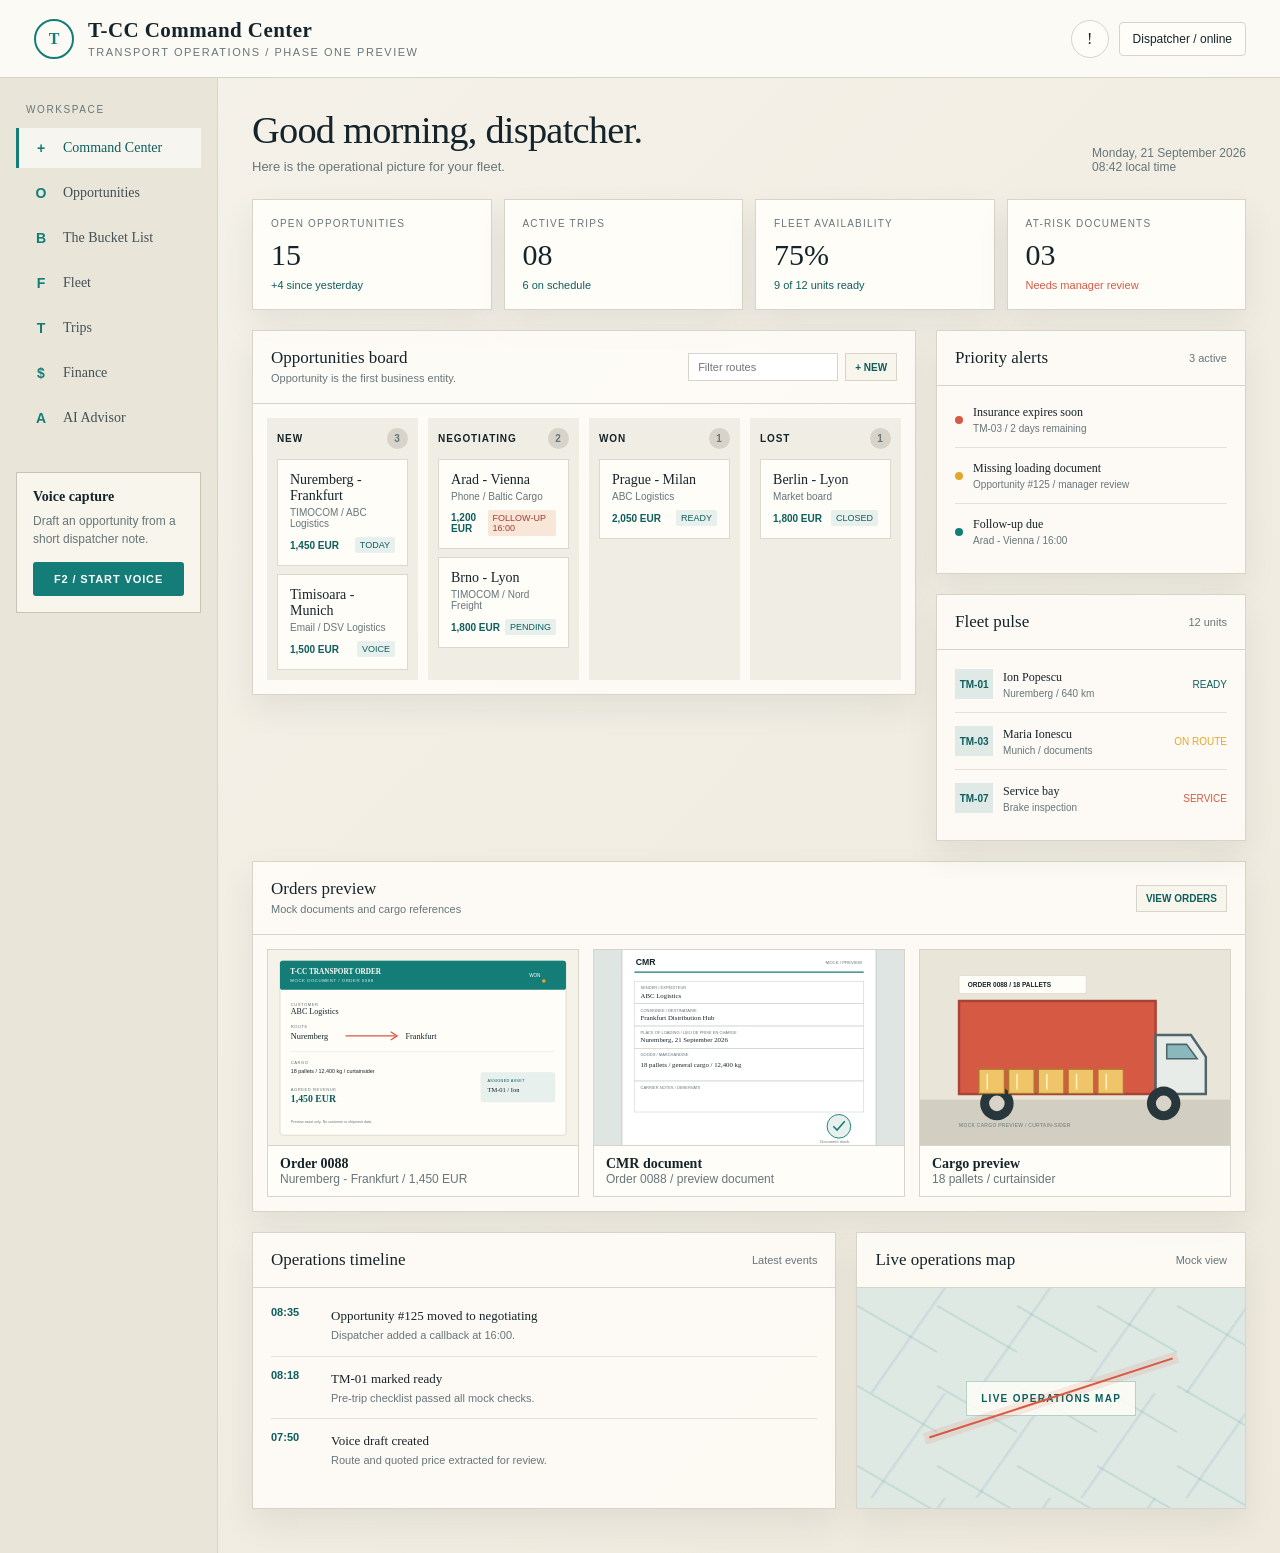
==== commit 839fac77: "preview" ====
--- a/index.html
+++ b/index.html
@@ -105,6 +105,9 @@
     .map-placeholder { min-height: 220px; display: grid; place-items: center; position: relative; overflow: hidden; background-color: #dfe9e4; background-image: linear-gradient(30deg, transparent 48%, rgba(20,125,120,.16) 49%, transparent 51%), linear-gradient(125deg, transparent 48%, rgba(71,122,166,.15) 49%, transparent 51%); background-size: 80px 80px, 105px 105px; }
     .map-placeholder::after { content: 'LIVE OPERATIONS MAP'; padding: 11px 14px; border: 1px solid rgba(13,94,92,.28); background: rgba(255,253,248,.85); color: var(--teal-dark); font: 700 10px Arial, sans-serif; letter-spacing: .13em; }
     .map-route { position: absolute; width: 66%; height: 2px; background: var(--coral); transform: rotate(-18deg); box-shadow: 0 0 0 5px rgba(214,90,67,.12); }
+    #bucketPanel { display: none; }
+    .side-stack #bucketPanel [style*="grid-template-columns:82px"] { grid-template-columns: 1fr !important; gap: 5px !important; }
+    .side-stack #bucketPanel [style*="grid-template-columns:82px"] button { justify-self: start; }
 
     .toast { position: fixed; right: 22px; bottom: 22px; max-width: 290px; padding: 13px 15px; border: 1px solid var(--teal); background: var(--ink); color: white; font: 12px Arial, sans-serif; opacity: 0; transform: translateY(15px); pointer-events: none; transition: .2s ease; }
     .toast.show { opacity: 1; transform: translateY(0); }
@@ -128,6 +131,7 @@
         <nav class="nav" aria-label="Main navigation">
           <button class="active"><b class="nav-symbol">+</b><span>Command Center</span></button>
           <button onclick="location.href='resources/opportunities.html'"><b class="nav-symbol">O</b><span>Opportunities</span></button>
+          <button onclick="location.href='resources/bucket.html'"><b class="nav-symbol">B</b><span>The Bucket List</span></button>
           <button onclick="location.href='resources/fleet.html'"><b class="nav-symbol">F</b><span>Fleet</span></button>
           <button onclick="location.href='resources/trips.html'"><b class="nav-symbol">T</b><span>Trips</span></button>
           <button onclick="location.href='resources/finance.html'"><b class="nav-symbol">$</b><span>Finance</span></button>
@@ -137,6 +141,15 @@
       </aside>
       <main>
         <div class="page-heading"><div><h2>Good morning, dispatcher.</h2><p>Here is the operational picture for your fleet.</p></div><div class="date">Monday, 21 September 2026<br>08:42 local time</div></div>
+        <section class="panel" id="bucketPanel" style="margin-bottom:20px">
+          <div class="panel-header"><div><h3>The Bucket List</h3><span>Raw intake / convert to opportunity</span></div><span>15 new / 8 parsed / 2 errors</span></div>
+          <div style="display:grid;gap:0">
+            <div style="display:grid;grid-template-columns:82px minmax(0,1fr) 110px 150px;align-items:center;gap:12px;padding:12px 18px;border-bottom:1px solid #e5e1d8;font:12px Arial,sans-serif"><strong style="color:var(--teal-dark)">TIMOCOM</strong><span><b style="font-family:Georgia,serif;font-size:14px">Nuremberg → Frankfurt</b><small style="display:block;margin-top:3px;color:var(--muted)">ABC Logistics / 1,450 EUR</small></span><span class="tag">parsed</span><button class="board-tools" style="padding:7px 9px;border:1px solid var(--line);background:#f8f5ec;color:var(--teal-dark);font:700 10px Arial,sans-serif;text-transform:uppercase" onclick="notify('Mock: converted to Opportunity #125.')">Convert</button></div>
+            <div style="display:grid;grid-template-columns:82px minmax(0,1fr) 110px 150px;align-items:center;gap:12px;padding:12px 18px;border-bottom:1px solid #e5e1d8;font:12px Arial,sans-serif"><strong style="color:var(--blue)">EMAIL</strong><span><b style="font-family:Georgia,serif;font-size:14px">Arad → Vienna</b><small style="display:block;margin-top:3px;color:var(--muted)">Baltic Cargo / price missing</small></span><span class="tag hot">review</span><button class="board-tools" style="padding:7px 9px;border:1px solid var(--line);background:#f8f5ec;color:var(--teal-dark);font:700 10px Arial,sans-serif;text-transform:uppercase" onclick="notify('Mock: manual review opened.')">Review</button></div>
+            <div style="display:grid;grid-template-columns:82px minmax(0,1fr) 110px 150px;align-items:center;gap:12px;padding:12px 18px;border-bottom:1px solid #e5e1d8;font:12px Arial,sans-serif"><strong style="color:var(--coral)">VOICE F2</strong><span><b style="font-family:Georgia,serif;font-size:14px">Timișoara → München</b><small style="display:block;margin-top:3px;color:var(--muted)">DSV Logistics / 1,500 EUR</small></span><span class="tag">new</span><button class="board-tools" style="padding:7px 9px;border:1px solid var(--line);background:#f8f5ec;color:var(--teal-dark);font:700 10px Arial,sans-serif;text-transform:uppercase" onclick="notify('Mock: voice draft opened.')">Open draft</button></div>
+            <div style="display:grid;grid-template-columns:82px minmax(0,1fr) 110px 150px;align-items:center;gap:12px;padding:12px 18px;font:12px Arial,sans-serif"><strong style="color:var(--yellow)">EXCEL</strong><span><b style="font-family:Georgia,serif;font-size:14px">Cluj → Lyon</b><small style="display:block;margin-top:3px;color:var(--muted)">Import batch / invalid date</small></span><span class="tag hot">error</span><button class="board-tools" style="padding:7px 9px;border:1px solid var(--line);background:#f8f5ec;color:var(--teal-dark);font:700 10px Arial,sans-serif;text-transform:uppercase" onclick="notify('Mock: import error details opened.')">Details</button></div>
+          </div>
+        </section>
         <section class="kpis" aria-label="Key performance indicators">
           <article class="kpi"><div class="kpi-label">Open opportunities</div><div class="kpi-value">15</div><div class="kpi-delta">+4 since yesterday</div></article>
           <article class="kpi"><div class="kpi-label">Active trips</div><div class="kpi-value">08</div><div class="kpi-delta">6 on schedule</div></article>
@@ -158,6 +171,20 @@
             <section class="panel"><div class="panel-header"><h3>Fleet pulse</h3><span>12 units</span></div><div class="fleet-list"><div class="fleet-row"><span class="fleet-code">TM-01</span><div><strong>Ion Popescu</strong><small>Nuremberg / 640 km</small></div><span class="fleet-status">ready</span></div><div class="fleet-row"><span class="fleet-code">TM-03</span><div><strong>Maria Ionescu</strong><small>Munich / documents</small></div><span class="fleet-status busy">on route</span></div><div class="fleet-row"><span class="fleet-code">TM-07</span><div><strong>Service bay</strong><small>Brake inspection</small></div><span class="fleet-status service">service</span></div></div></section>
           </div>
         </div>
+        <section class="panel" style="margin-top:20px">
+          <div class="panel-header"><div><h3>Orders preview</h3><span>Mock documents and cargo references</span></div><button class="board-tools" style="padding:7px 9px;border:1px solid var(--line);background:#f8f5ec;color:var(--teal-dark);font:700 10px Arial,sans-serif;text-transform:uppercase" onclick="notify('Mock: Orders view will be connected to the contract layer.')">View orders</button></div>
+          <div style="display:grid;grid-template-columns:repeat(3,minmax(0,1fr));gap:14px;padding:14px">
+            <a href="resources/assets/orders/order-001.svg" target="_blank" style="display:block;border:1px solid var(--line);background:var(--panel);color:var(--ink);text-decoration:none">
+              <img src="resources/assets/orders/order-001.svg" alt="Mock order 0088" style="display:block;width:100%;aspect-ratio:1.58;object-fit:cover;border-bottom:1px solid var(--line)"><div style="padding:10px 12px;font:12px Arial,sans-serif"><strong style="display:block;font-family:Georgia,serif;font-size:14px">Order 0088</strong><span style="color:var(--muted)">Nuremberg - Frankfurt / 1,450 EUR</span></div>
+            </a>
+            <a href="resources/assets/orders/cmr-mock.svg" target="_blank" style="display:block;border:1px solid var(--line);background:var(--panel);color:var(--ink);text-decoration:none">
+              <img src="resources/assets/orders/cmr-mock.svg" alt="Mock CMR document" style="display:block;width:100%;aspect-ratio:1.58;object-fit:cover;border-bottom:1px solid var(--line)"><div style="padding:10px 12px;font:12px Arial,sans-serif"><strong style="display:block;font-family:Georgia,serif;font-size:14px">CMR document</strong><span style="color:var(--muted)">Order 0088 / preview document</span></div>
+            </a>
+            <a href="resources/assets/orders/cargo-preview.svg" target="_blank" style="display:block;border:1px solid var(--line);background:var(--panel);color:var(--ink);text-decoration:none">
+              <img src="resources/assets/orders/cargo-preview.svg" alt="Mock cargo preview" style="display:block;width:100%;aspect-ratio:1.58;object-fit:cover;border-bottom:1px solid var(--line)"><div style="padding:10px 12px;font:12px Arial,sans-serif"><strong style="display:block;font-family:Georgia,serif;font-size:14px">Cargo preview</strong><span style="color:var(--muted)">18 pallets / curtainsider</span></div>
+            </a>
+          </div>
+        </section>
         <div class="bottom-grid"><section class="panel"><div class="panel-header"><h3>Operations timeline</h3><span>Latest events</span></div><div class="timeline"><div class="timeline-item"><div class="timeline-time">08:35</div><div><strong>Opportunity #125 moved to negotiating</strong><p>Dispatcher added a callback at 16:00.</p></div></div><div class="timeline-item"><div class="timeline-time">08:18</div><div><strong>TM-01 marked ready</strong><p>Pre-trip checklist passed all mock checks.</p></div></div><div class="timeline-item"><div class="timeline-time">07:50</div><div><strong>Voice draft created</strong><p>Route and quoted price extracted for review.</p></div></div></div></section><section class="panel"><div class="panel-header"><h3>Live operations map</h3><span>Mock view</span></div><div class="map-placeholder"><div class="map-route"></div></div></section></div>
       </main>
     </div>
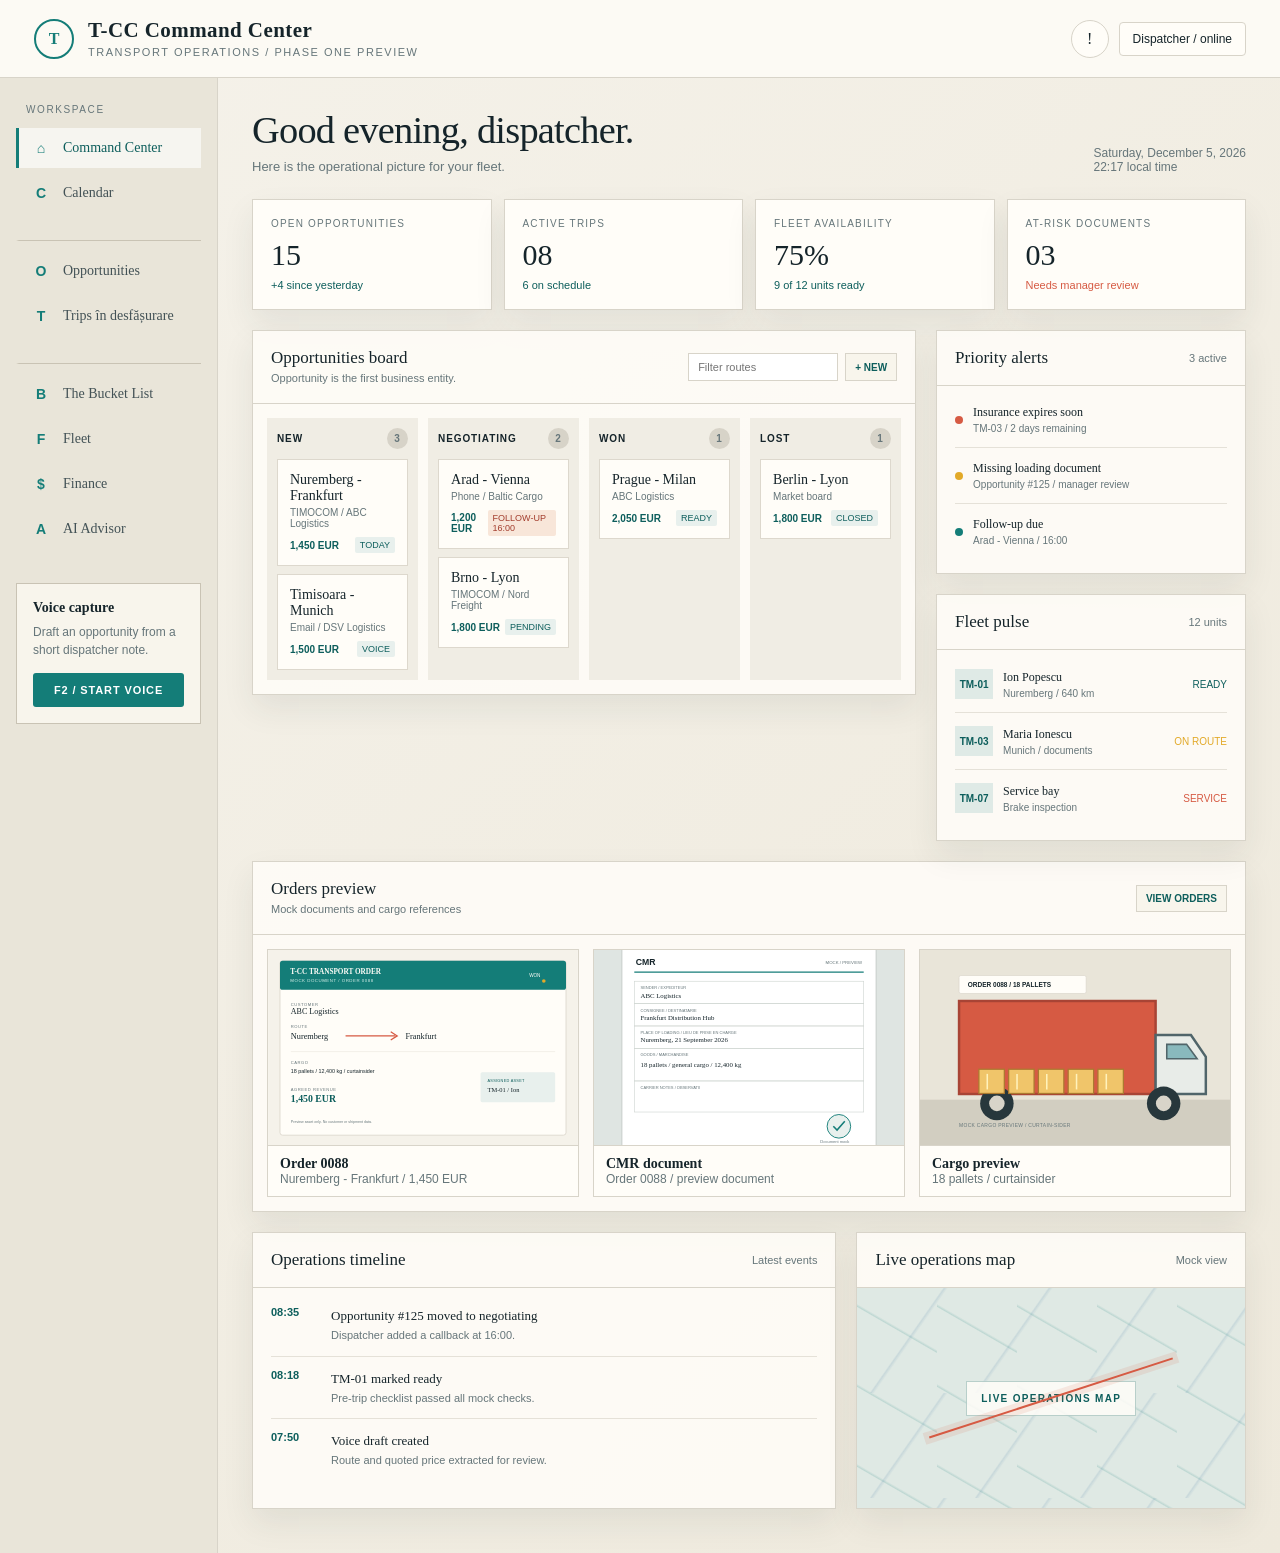
==== commit b3cb024f: "preview 3" ====
--- a/index.html
+++ b/index.html
@@ -40,6 +40,7 @@
     .nav { display: grid; gap: 5px; }
     .nav button { display: flex; align-items: center; gap: 12px; width: 100%; padding: 12px 12px; border: 0; border-left: 3px solid transparent; background: transparent; color: #435256; text-align: left; font: 14px Georgia, serif; }
     .nav button:hover, .nav button.active { border-left-color: var(--teal); background: rgba(255,255,255,.62); color: var(--teal-dark); }
+    .nav button.nav-divider { margin-top: 22px; padding-top: 22px; border-top: 1px solid #c9c3b4; }
     .nav-symbol { width: 20px; color: var(--teal); text-align: center; font-family: Arial, sans-serif; }
     .voice-card { margin-top: 34px; padding: 16px; border: 1px solid #c9c3b4; background: #f8f5ec; }
     .voice-card strong { display: block; margin-bottom: 8px; font-size: 14px; }
@@ -129,18 +130,19 @@
       <aside class="sidebar">
         <p class="eyebrow">Workspace</p>
         <nav class="nav" aria-label="Main navigation">
-          <button class="active"><b class="nav-symbol">+</b><span>Command Center</span></button>
-          <button onclick="location.href='resources/opportunities.html'"><b class="nav-symbol">O</b><span>Opportunities</span></button>
-          <button onclick="location.href='resources/bucket.html'"><b class="nav-symbol">B</b><span>The Bucket List</span></button>
-          <button onclick="location.href='resources/fleet.html'"><b class="nav-symbol">F</b><span>Fleet</span></button>
-          <button onclick="location.href='resources/trips.html'"><b class="nav-symbol">T</b><span>Trips</span></button>
-          <button onclick="location.href='resources/finance.html'"><b class="nav-symbol">$</b><span>Finance</span></button>
-          <button onclick="location.href='resources/advisor.html'"><b class="nav-symbol">A</b><span>AI Advisor</span></button>
+          <button class="active"><b class="nav-symbol">⌂</b><span>Command Center</span></button>
+          <button onclick="location.href='resources/calendar.html'"><b class="nav-symbol">C</b><span>Calendar</span></button>
+          <button class="nav-divider" onclick="location.href='resources/opportunities.html'"><b class="nav-symbol">O</b><span>Opportunities</span></button>
+          <button onclick="location.href='resources/trips.html'"><b class="nav-symbol">T</b><span>Trips în desfășurare</span></button>
+            <button class="nav-secondary nav-divider" onclick="location.href='resources/bucket.html'"><b class="nav-symbol">B</b><span>The Bucket List</span></button>
+            <button class="nav-secondary" onclick="location.href='resources/fleet.html'"><b class="nav-symbol">F</b><span>Fleet</span></button>
+            <button class="nav-secondary" onclick="location.href='resources/finance.html'"><b class="nav-symbol">$</b><span>Finance</span></button>
+            <button class="nav-secondary" onclick="location.href='resources/advisor.html'"><b class="nav-symbol">A</b><span>AI Advisor</span></button>
         </nav>
         <div class="voice-card"><strong>Voice capture</strong><p>Draft an opportunity from a short dispatcher note.</p><button class="voice-btn" id="voiceButton">F2 / Start voice</button></div>
       </aside>
       <main>
-        <div class="page-heading"><div><h2>Good morning, dispatcher.</h2><p>Here is the operational picture for your fleet.</p></div><div class="date">Monday, 21 September 2026<br>08:42 local time</div></div>
+        <div class="page-heading"><div><h2 id="welcomeGreeting">Good morning, dispatcher.</h2><p>Here is the operational picture for your fleet.</p></div><div class="date" id="localClock">Loading local time...</div></div>
         <section class="panel" id="bucketPanel" style="margin-bottom:20px">
           <div class="panel-header"><div><h3>The Bucket List</h3><span>Raw intake / convert to opportunity</span></div><span>15 new / 8 parsed / 2 errors</span></div>
           <div style="display:grid;gap:0">
@@ -200,6 +202,9 @@
     const voiceButton = document.getElementById('voiceButton');
     voiceButton.addEventListener('click', () => { voiceButton.classList.toggle('recording'); const recording = voiceButton.classList.contains('recording'); voiceButton.textContent = recording ? 'Stop / draft voice' : 'F2 / Start voice'; notify(recording ? 'Mock voice capture started.' : 'Mock opportunity draft created.'); });
     document.addEventListener('keydown', event => { if (event.key === 'F2') { event.preventDefault(); voiceButton.click(); } });
+    function updateLocalTime() { const now = new Date(); const hour = now.getHours(); const greeting = hour < 12 ? 'Good morning' : hour < 18 ? 'Good afternoon' : 'Good evening'; const date = now.toLocaleDateString('en-US', { weekday: 'long', day: 'numeric', month: 'long', year: 'numeric' }); const time = now.toLocaleTimeString('en-US', { hour: '2-digit', minute: '2-digit', hour12: false }); document.getElementById('welcomeGreeting').textContent = `${greeting}, dispatcher.`; document.getElementById('localClock').innerHTML = `${date}<br>${time} local time`; }
+    updateLocalTime();
+    setInterval(updateLocalTime, 30000);
   </script>
 </body>
 </html>
